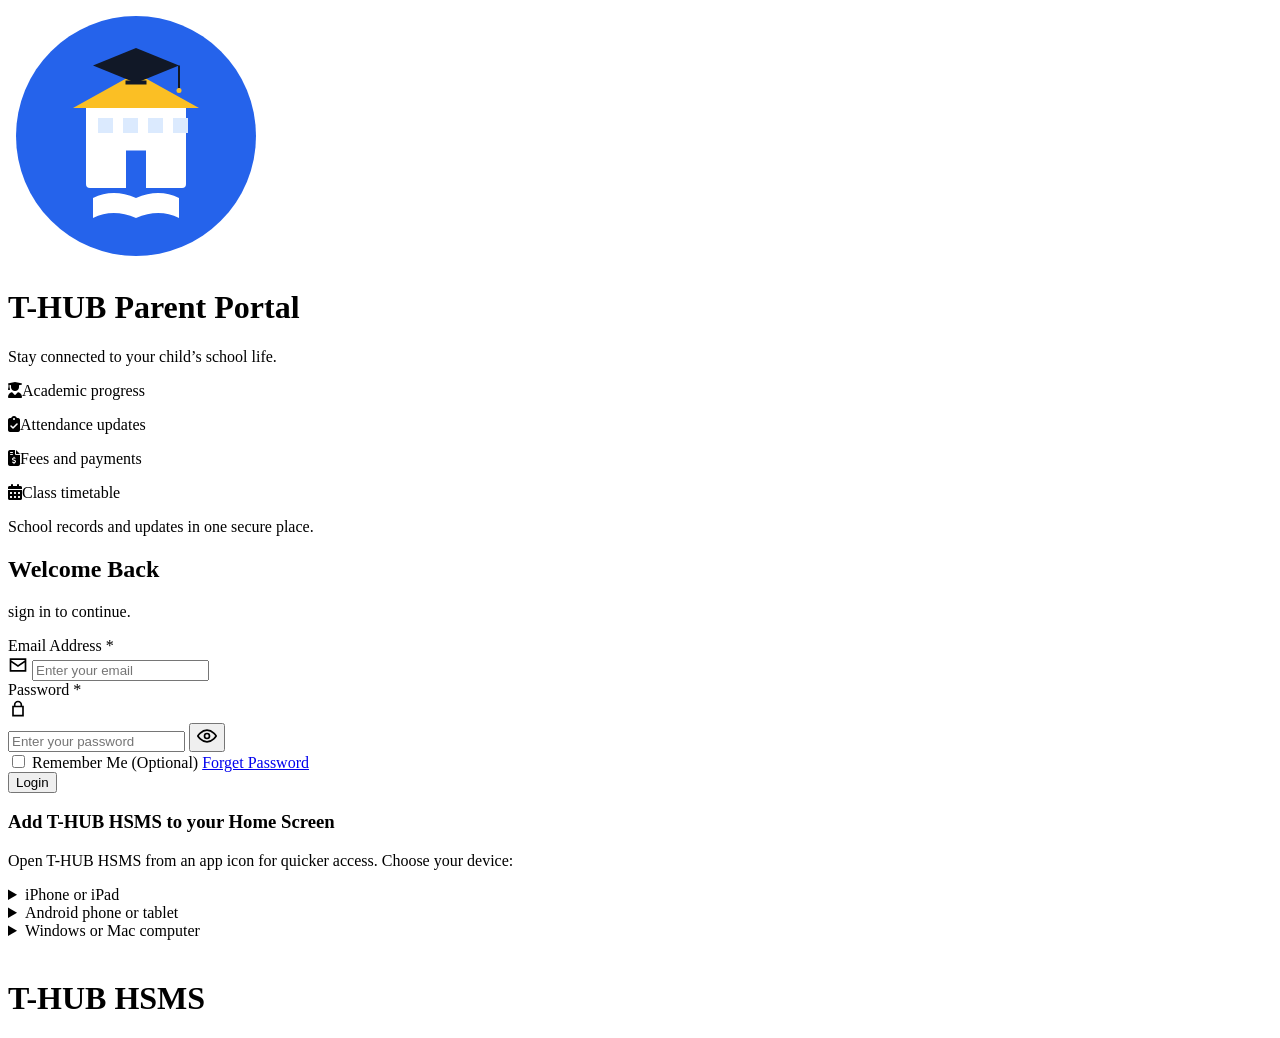
==== index.html @ 1dec707d "km,l" ====
<!doctype html>
<html>
  <head>
    <meta charset="UTF-8" />
    <meta name="viewport" content="width=device-width, initial-scale=1.0" />
    <title>T-HUB Parent Portal</title>
    <link rel="stylesheet" href="/css/utils.css" />
    <link rel="stylesheet" href="/css/login.css" />
    <link rel="preconnect" href="https://fonts.googleapis.com" />
    <link rel="preconnect" href="https://fonts.gstatic.com" crossorigin />
    <link
      rel="stylesheet"
      href="https://fonts.googleapis.com/css2?family=Poppins:wght@300;400;500;600;700&display=swap"
    />
    <link
      rel="stylesheet"
      href="https://cdnjs.cloudflare.com/ajax/libs/font-awesome/6.7.2/css/all.min.css"
    />
    <link rel="manifest" href="/manifest.webmanifest" />
    <link
      rel="apple-touch-icon"
      sizes="180x180"
      href="/icons/apple-touch-icon.png"
    />
    <meta name="apple-mobile-web-app-capable" content="yes" />
    <meta name="apple-mobile-web-app-title" content="T-HUB" />
    <meta name="apple-mobile-web-app-status-bar-style" content="default" />
    <meta name="mobile-web-app-capable" content="yes" />
    <meta name="theme-color" content="#2563eb" />
    <link rel="stylesheet" href="/css/app-visuals.css" />
  </head>
  <body class="login-auth-checking">
    <div class="login-container">
      <div class="Left-panel">
        <div class="logo">
          <svg
            xmlns="http://www.w3.org/2000/svg"
            viewBox="0 0 512 512"
            width="256"
            height="256"
          >
            <circle cx="256" cy="256" r="240" fill="#2563EB" />

            <rect
              x="156"
              y="190"
              width="200"
              height="170"
              rx="8"
              fill="#FFFFFF"
            />
            <polygon points="256,130 130,200 382,200" fill="#FBBF24" />

            <rect x="236" y="285" width="40" height="75" fill="#2563EB" />

            <rect x="180" y="220" width="30" height="30" fill="#DBEAFE" />
            <rect x="230" y="220" width="30" height="30" fill="#DBEAFE" />
            <rect x="280" y="220" width="30" height="30" fill="#DBEAFE" />
            <rect x="330" y="220" width="30" height="30" fill="#DBEAFE" />

            <polygon points="256,80 170,115 256,150 342,115" fill="#111827" />
            <rect x="235" y="145" width="42" height="8" fill="#111827" />
            <line
              x1="342"
              y1="115"
              x2="342"
              y2="160"
              stroke="#111827"
              stroke-width="4"
            />
            <circle cx="342" cy="165" r="5" fill="#FBBF24" />

            <path
              d="M170 380
           Q210 360 256 380
           Q302 360 342 380
           L342 420
           Q302 400 256 420
           Q210 400 170 420 Z"
              fill="#FFFFFF"
            />
          </svg>
        </div>

        <h1>T-HUB Parent Portal</h1>
        <p>Stay connected to your child’s school life.</p>
        <p><i class="fa-solid fa-user-graduate"></i>Academic progress</p>
        <p><i class="fa-solid fa-clipboard-check"></i>Attendance updates</p>
        <p><i class="fa-solid fa-file-invoice-dollar"></i>Fees and payments</p>
        <p><i class="fa-solid fa-calendar-days"></i>Class timetable</p>
        <p>School records and updates in one secure place.</p>
      </div>

      <div class="right-panel">
        <div class="login-card">
          <h2>Welcome Back</h2>
          <p class="subtitle">sign in to continue.</p>

          <form id="loginForm">
            <div class="form-group">
              <label>Email Address *</label>

              <div class="input-box">
                <span class="icon">
                  <svg
                    xmlns="http://www.w3.org/2000/svg"
                    width="20"
                    height="20"
                    viewBox="0 0 24 24"
                    fill="currentColor"
                  >
                    <path
                      d="M2 4h20v16H2V4zm2 2v.5l8 5.5 8-5.5V6H4zm16 12V9l-8 5.5L4 9v9h16z"
                    /></svg
                ></span>

                <input
                  id="email"
                  type="email"
                  placeholder="Enter your email"
                  required
                />
              </div>
            </div>

            <div class="form-group">
              <label>Password *</label>

              <div class="input-box">
                <span class="icon">
                  <svg
                    xmlns="http://www.w3.org/2000/svg"
                    width="20"
                    height="20"
                    viewBox="0 0 24 24"
                    fill="currentColor"
                  >
                    <path
                      d="M17 8V7a5 5 0 0 0-10 0v1H5v13h14V8zm-8-1a3 3 0 0 1 6 0v1H9zm8 12H7v-9h10z"
                    /></svg
                ></span>

                <div class="password-field">
                  <input
                    id="password"
                    type="password"
                    placeholder="Enter your password"
                    required
                  />

                  <button
                    type="button"
                    class="toggle-password"
                    onclick="togglePassword('password')"
                  >
                    <svg
                      xmlns="http://www.w3.org/2000/svg"
                      width="20"
                      height="20"
                      viewBox="0 0 24 24"
                      fill="none"
                      stroke="currentColor"
                      stroke-width="2"
                      stroke-linecap="round"
                      stroke-linejoin="round"
                    >
                      <path d="M1 12s4-7 11-7 11 7 11 7-4 7-11 7S1 12 1 12z" />
                      <circle cx="12" cy="12" r="3" />
                    </svg>
                  </button>
                </div>
              </div>
            </div>

            <div class="options">
              <label class="remember">
                <input type="checkbox" />
                Remember Me (Optional)
              </label>

              <a href="#"> Forget Password </a>
            </div>

            <button class="login-btn" type="submit">Login</button>
          </form>

          <section
            class="home-screen-guide"
            aria-labelledby="homeScreenGuideTitle"
          >
            <h3 id="homeScreenGuideTitle">Add T-HUB HSMS to your Home Screen</h3>
            <p>
              Open T-HUB HSMS from an app icon for quicker access. Choose your
              device:
            </p>

            <details>
              <summary>iPhone or iPad</summary>
              <ol>
                <li>Open this page in <strong>Safari</strong>.</li>
                <li>Tap the <strong>Share</strong> button.</li>
                <li>
                  Choose <strong>Add to Home Screen</strong>, then tap
                  <strong>Add</strong>.
                </li>
              </ol>
            </details>

            <details>
              <summary>Android phone or tablet</summary>
              <ol>
                <li>Open this page in <strong>Chrome</strong>.</li>
                <li>Tap the <strong>⋮ menu</strong>.</li>
                <li>
                  Tap <strong>Install app</strong> or
                  <strong>Add to Home screen</strong>.
                </li>
              </ol>
            </details>

            <details>
              <summary>Windows or Mac computer</summary>
              <ol>
                <li>
                  Open this page in <strong>Chrome</strong> or
                  <strong>Edge</strong>.
                </li>
                <li>
                  Open the browser menu and choose
                  <strong>Install T-HUB</strong> or
                  <strong>Install this site as an app</strong>.
                </li>
              </ol>
            </details>
          </section>
        </div>
      </div>
    </div>

    <div id="toastContainer" class="toast-container"></div>
    <div class="login-session-check" role="status" aria-live="polite">
      <div class="login-session-check__content">
        <img src="/icons/app-icon-192.png" alt="" />
        <h1>T-HUB HSMS</h1>
      </div>
    </div>

    <script src="https://cdn.jsdelivr.net/npm/@supabase/supabase-js@2.117.1"></script>
    <script src="/js/supabase.js"></script>
    <script src="/js/utils.js"></script>
    <script src="/js/login.js"></script>
    <script src="/js/app-icons.js"></script>
  </body>
</html>
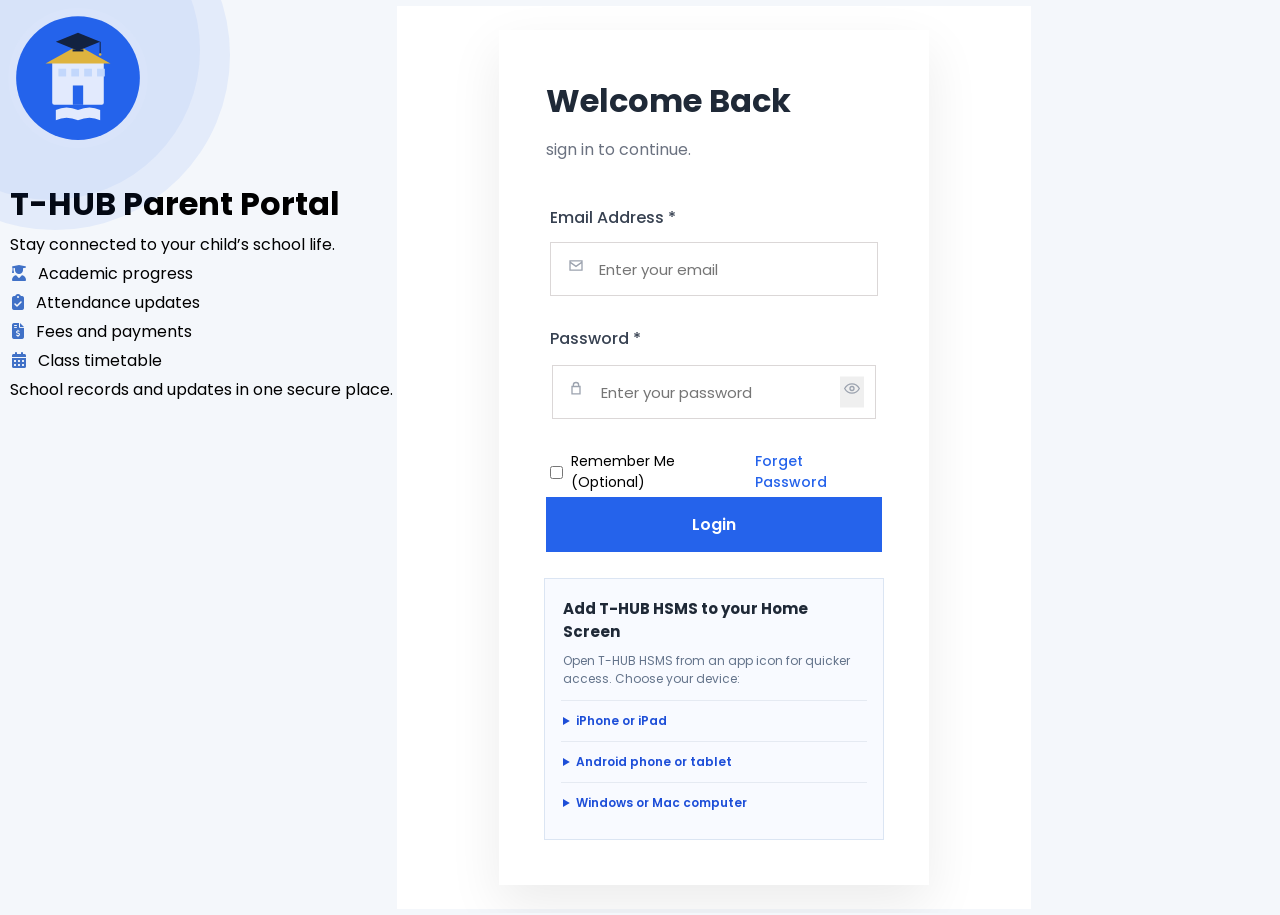
==== commit 74c3205e: "yghuj" ====
--- a/index.html
+++ b/index.html
@@ -2,7 +2,7 @@
 <html>
   <head>
     <meta charset="UTF-8" />
-    <meta name="viewport" content="width=device-width, initial-scale=1.0" />
+    <meta name="viewport" content="width=device-width, initial-scale=1.0, maximum-scale=1.0, user-scalable=no" />
     <title>T-HUB Parent Portal</title>
     <link rel="stylesheet" href="/css/utils.css" />
     <link rel="stylesheet" href="/css/login.css" />
--- a/css/utils.css
+++ b/css/utils.css
@@ -0,0 +1,257 @@
+.admin-only,
+.admin-accountant-only,
+.admin-librarian-only,
+.exclude-librarian {
+  display: none !important;
+}
+
+.menu-toggle {
+  display: none;
+}
+
+.sidebar-overlay {
+  display: none;
+}
+
+body {
+  background: #f6f5f5;
+}
+
+tbody tr:hover {
+  background: #f8fafc;
+}
+
+.profile-section {
+  text-align: center;
+  margin-bottom: 30px;
+}
+
+.profile-section img {
+  margin-bottom: 5px;
+}
+
+.profile-section h3 {
+  margin-bottom: 10px;
+}
+
+.sidebar-school-name {
+  color: #ffffff;
+  background: rgba(255, 255, 255, 0.09);
+  box-shadow: 0 4px 12px rgba(0, 0, 0, 0.12);
+  font-size: 15px;
+  font-weight: 750;
+  line-height: 1.4;
+  margin: 12px 14px 20px;
+  padding: 11px 12px;
+  overflow-wrap: anywhere;
+  text-align: left;
+}
+
+.sidebar-school-name[hidden] {
+  display: none !important;
+}
+
+/* Keep the shared school mark sized while route-specific stylesheets switch. */
+.sidebar .logo img {
+  width: 55px;
+  height: 55px;
+  flex: 0 0 55px;
+  border-radius: 50%;
+  background: #fff;
+  object-fit: cover;
+}
+
+@media screen and (max-width: 768px) {
+.toast{
+  border-radius: 20px;
+}
+
+  .menu-toggle {
+    display: flex;
+    align-items: center;
+    justify-content: center;
+    top: 15px;
+    left: 15px;
+    position: fixed;
+    background: #1d4ed8;
+    color: #ffffff;
+    border: none;
+    padding: 10px 14px;
+    border-radius: 20px;
+    font-size: 20px;
+    cursor: pointer;
+    box-shadow: 0 2px 8px rgba(0, 0, 0, 0.15);
+    transition: left 0.3s ease;
+  }
+
+  input[type="date"],
+  input[type="datetime-local"],
+  input[type="time"] {
+    -webkit-appearance: none;
+    appearance: none;
+    width: 100% !important;
+    max-width: 100% !important;
+    min-width: 0 !important;
+    box-sizing: border-box;
+
+    min-height: 48px;
+    line-height: normal;
+    display: flex;
+    align-items: center;
+    padding: 0 12px;
+  }
+
+  .details-item label {
+    font-size: 13px;
+    color: #6b7280;
+    margin-bottom: 6px;
+  }
+
+  .details-item p {
+    font-weight: 500;
+    color: #111827;
+  }
+
+  .details-item.full-width {
+    grid-column: span 2;
+  }
+
+  .sidebar {
+    position: fixed;
+    top: 0;
+    left: -280px;
+    width: 260px;
+    height: 100vh;
+    z-index: 1000;
+    transition: left 0.3s ease-in-out;
+    box-shadow: 2px 0 10px rgba(0, 0, 0, 0.2);
+  }
+
+  .sidebar.active {
+    left: 0;
+  }
+
+  html.spa-navigating .sidebar {
+    left: -280px !important;
+    visibility: hidden !important;
+    transition: none !important;
+  }
+
+  .sidebar-overlay {
+    position: fixed;
+    top: 0;
+    left: 0;
+    width: 100vw;
+    height: 100vh;
+    background: rgba(0, 0, 0, 0.5);
+    z-index: 999;
+    opacity: 0;
+    visibility: hidden;
+    transition: opacity 0.3s ease;
+  }
+
+  .sidebar-overlay.active {
+    display: block;
+    opacity: 1;
+    visibility: visible;
+  }
+
+  html.spa-navigating .sidebar-overlay {
+    display: none !important;
+  }
+
+  .settings-main-content,
+  .academics-main-content,
+  .dashboard-main-content,
+  .finances-main-content,
+  .books-main-content,
+  .reports-main-content,
+  .students-main-content,
+  .teachers-main-content {
+    margin-left: 0 !important;
+    width: 100% !important;
+    padding-top: 70px;
+  }
+
+  .menu li a,
+  .sidebar-school-name {
+    border-radius: 20px;
+  }
+}
+
+.toast-container {
+  position: fixed;
+  top: 20px;
+  left: 50%;
+  transform: translateX(-50%);
+  z-index: 99999999999;
+  display: flex;
+  flex-direction: column;
+  align-items: center;
+  gap: 10px;
+}
+
+.toast {
+  min-width: 250px;
+  padding: 12px 18px;
+  color: #fff;
+  font-family: inherit;
+  font-size: 14px;
+  font-weight: 500;
+  box-shadow: 0 4px 12px rgba(0, 0, 0, 0.15);
+  display: flex;
+  align-items: center;
+  justify-content: center;
+  opacity: 0;
+  transform: translateY(-20px);
+  transition: all 0.3s ease-in-out;
+}
+
+.toast.show {
+  opacity: 1;
+  transform: translateY(0);
+}
+
+.toast-success {
+  background-color: #10b981;
+}
+
+.toast-error {
+  background-color: #ef4444;
+}
+
+.toast-info {
+  background-color: #3b82f6;
+}
+
+.details-item label {
+  font-size: 13px;
+  color: #6b7280;
+  margin-bottom: 6px;
+}
+
+.details-item p {
+  font-weight: 500;
+  color: #111827;
+}
+
+.details-item.full-width {
+  grid-column: span 2;
+}
+/* Keep button icons in sync with their button text, including white icons on blue buttons. */
+button i,
+button .fa,
+button svg,
+a[class*="btn"] i,
+a[class*="btn"] .fa,
+a[class*="btn"] svg {
+  color: inherit !important;
+}
+
+html.auth-welcome-open,
+html.auth-welcome-open body {
+  overflow: hidden !important;
+  overscroll-behavior: none !important;
+  touch-action: none;
+}
+
--- a/css/login.css
+++ b/css/login.css
@@ -0,0 +1,411 @@
+* {
+  margin: 0;
+  padding: 2px;
+  box-sizing: border-box;
+  font-family: "Poppins", sans-serif;
+}
+
+body {
+  background: #f4f7fb;
+  overflow-x: hidden;
+  overflow-y: auto;
+}
+
+body.login-auth-checking {
+  background: #fff;
+  overflow: hidden;
+}
+
+body.login-auth-checking::before,
+body.login-auth-checking::after,
+body.login-auth-checking .login-container,
+body.login-auth-checking #toastContainer {
+  display: none !important;
+}
+
+.login-session-check {
+  display: none;
+}
+
+body.login-auth-checking .login-session-check {
+  position: fixed;
+  inset: 0;
+  display: flex;
+  align-items: center;
+  justify-content: center;
+  background: #fff;
+  color: #334155;
+  z-index: 9999;
+}
+
+.login-session-check__content {
+  display: grid;
+  justify-items: center;
+  gap: 12px;
+  padding: 24px;
+  text-align: center;
+}
+
+.login-session-check__content img {
+  width: 92px;
+  height: 92px;
+  border-radius: 20px;
+}
+
+.login-session-check__content h1 {
+  color: #172554;
+  font-size: clamp(20px, 5vw, 26px);
+  font-weight: 700;
+}
+
+.login-session-check__content p {
+  color: #64748b;
+  font-size: 14px;
+}
+
+body::before {
+  content: "";
+  position: fixed;
+  width: 350px;
+  height: 350px;
+
+  background: rgba(37, 99, 235, 0.08);
+  border-radius: 50%;
+  top: -120px;
+  left: -120px;
+}
+
+body::after {
+  content: "";
+  position: fixed;
+  width: 300px;
+  height: 300px;
+
+  background: rgba(37, 99, 235, 0.06);
+  border-radius: 50%;
+  top: -100px;
+  left: -100px;
+}
+
+.login-container {
+  display: flex;
+  width: 100%;
+  min-height: 100vh;
+}
+
+.left-panel {
+  width: 50%;
+  max-width: 600px;
+  background: linear-gradient(135deg, #1d4ed8, #2563eb);
+  color: #fff;
+
+  display: flex;
+  flex-direction: column;
+  justify-content: center;
+  align-items: center;
+
+  padding: 60px;
+  text-align: center;
+}
+
+.logo {
+  width: 140px;
+  height: 140px;
+  border-radius: 50%;
+  background: rgba(255, 255, 255, 0.15);
+
+  display: flex;
+  align-items: center;
+  justify-content: center;
+
+  font-size: 58px;
+  margin-bottom: 30px;
+}
+
+.left-panel h1 {
+  font-size: 40px;
+  margin-bottom: 20px;
+}
+
+.left-panel p {
+  max-width: 500px;
+  font-size: 17px;
+  line-height: 1.8;
+}
+
+.right-panel {
+  width: 50%;
+  display: flex;
+  justify-content: center;
+  align-items: center;
+  background: #fff;
+  min-height: 100vh;
+  padding: 24px;
+}
+
+.login-card {
+  width: 430px;
+  background: #fff;
+  padding: 45px;
+  box-shadow: 0 20px 50px rgba(0, 0, 0, 0.08);
+  animation: fadeIn 0.5s ease;
+}
+
+@keyframes fadeIn {
+  from {
+    opacity: 0;
+    transform: translateY(25px);
+  }
+
+  to {
+    opacity: 1;
+    transform: translateY(0);
+  }
+}
+
+.login-card h2 {
+  font-size: 32px;
+  color: #1f2937;
+  margin-bottom: 8px;
+}
+
+.subtitle {
+  color: #6b7280;
+  margin-bottom: 35px;
+}
+
+.form-group {
+  margin-bottom: 22px;
+}
+
+.form-group label {
+  display: block;
+  margin-bottom: 8px;
+  font-weight: 500;
+  color: #374151;
+}
+
+.input-box {
+  position: relative;
+}
+
+.icon {
+  position: absolute;
+  left: 16px;
+  top: 50%;
+  transform: translateY(-50%);
+  color: #9ca3af;
+  font-size: 17px;
+}
+
+i {
+  right: 16px;
+  color: #4071c7;
+  margin-right: 10px;
+}
+
+.input-box input:focus {
+  border-color: #2563eb;
+  box-shadow: 0 0 0 4px rgba(37, 99, 235, 0.12);
+}
+
+.toggle-password {
+  position: absolute;
+  right: 16px;
+  top: 50%;
+  transform: translateY(-50%);
+
+  border: none;
+  width: auto;
+  height: auto;
+  cursor: pointer;
+  color: #9ca3af;
+  font-size: 17px;
+}
+
+.toggle-password:hover {
+  color: #2563eb;
+}
+
+.form-group input {
+  width: 100%;
+  height: 54px;
+  border: 0.5px solid rgb(219, 215, 215);
+  padding-left: 48px;
+  padding-right: 50px;
+  font-size: 15px;
+  outline: none;
+  transition: 0.3s;
+}
+
+.form-group input:focus {
+  border-color: #2563eb;
+}
+
+.options {
+  display: flex;
+  justify-content: space-between;
+  align-items: center;
+  margin-bottom: 28px 0;
+  font-size: 14px;
+}
+
+.options a {
+  text-decoration: none;
+  color: #2563eb;
+  font-weight: 500;
+}
+
+.remember {
+  display: flex;
+  align-items: center;
+  gap: 8px;
+}
+
+.login-btn {
+  width: 100%;
+  height: 55px;
+  border: none;
+  background: #2563eb;
+  color: #fff;
+  font-size: 16px;
+  font-weight: 600;
+  cursor: pointer;
+}
+
+.login-btn i,
+.login-btn .fa,
+.login-btn svg {
+  color: #ffffff !important;
+}
+
+.home-screen-guide {
+  margin-top: 24px;
+  padding: 16px;
+  border: 0.5px solid #dbe5f3;
+  background: #f8faff;
+  color: #374151;
+}
+
+.home-screen-guide h3 {
+  margin: 0 0 5px;
+  color: #1f2937;
+  font-size: 15px;
+}
+
+.home-screen-guide > p {
+  margin: 0 0 10px;
+  color: #64748b;
+  font-size: 12px;
+  line-height: 1.5;
+}
+
+.home-screen-guide details {
+  padding: 9px 0;
+  border-top: 0.5px solid #e5eaf2;
+  font-size: 12px;
+}
+
+.home-screen-guide summary {
+  color: #1d4ed8;
+  font-weight: 600;
+  cursor: pointer;
+}
+
+.home-screen-guide ol {
+  margin: 8px 0 0 20px;
+  padding: 0;
+  line-height: 1.7;
+}
+
+@media (max-width: 992px) {
+  .left-panel {
+    display: none;
+  }
+
+  .right-panel {
+    width: 100%;
+  }
+
+  .login-card {
+    width: 90%;
+    max-width: 430px;
+  }
+}
+
+@media screen and (max-width: 992px) {
+  html,
+  body {
+    overflow-x: hidden !important;
+    width: 100%;
+    position: relative;
+  }
+
+  .login-btn,
+  .form-group input,
+  .login-card,
+  .home-screen-guide {
+    border-radius: 20px;
+  }
+
+  .login-container {
+    flex-direction: column;
+    height: auto;
+    min-height: 100vh;
+  }
+
+  .left-panel {
+    display: none !important;
+  }
+
+  .right-panel {
+    width: 100% !important;
+    min-height: 100vh;
+    padding: 24px 16px;
+    display: flex;
+    align-items: center;
+    justify-content: center;
+  }
+
+  .login-card {
+    width: 100% !important;
+    max-width: 380px;
+    padding: 28px 20px;
+    margin: 0 auto;
+  }
+
+  .login-card h2 {
+    font-size: 22px;
+    text-align: center;
+  }
+
+  .subtitle {
+    font-size: 13px;
+    text-align: center;
+    margin-bottom: 20px;
+  }
+
+  .form-group input {
+    height: 46px;
+    font-size: 14px;
+  }
+
+  .options {
+    display: flex;
+    flex-direction: row;
+    justify-content: space-between;
+    align-items: center;
+    font-size: 12px;
+    gap: 8px;
+    margin-bottom: 20px;
+  }
+
+  .remember {
+    gap: 4px;
+    white-space: nowrap;
+  }
+
+  .login-btn {
+    height: 48px;
+  }
+}
